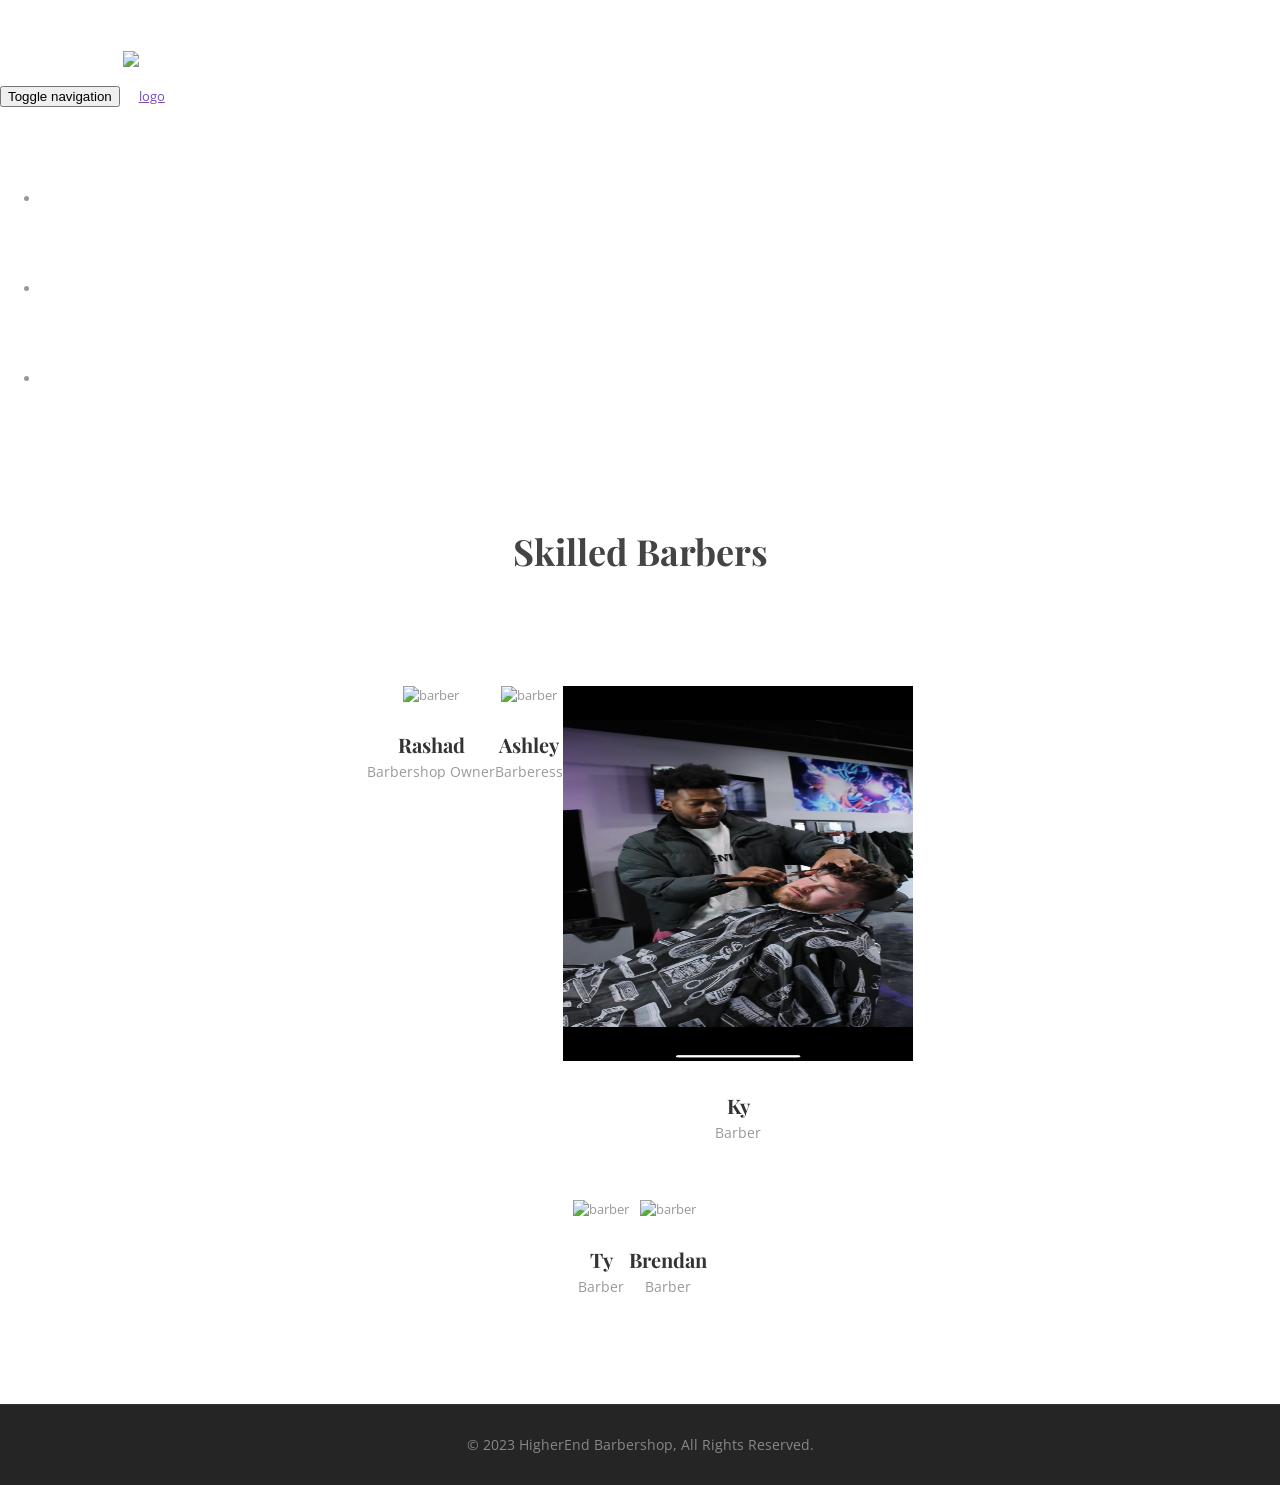
==== page-our-staff.html @ abc7694b "Updated front page and staff page Updated some stuff" ====
<!DOCTYPE html>
<html dir="ltr" lang="en-US">

<head>
    <!-- Document Meta
    ============================================= -->
    <meta charset="utf-8">
    <meta http-equiv="X-UA-Compatible" content="IE=edge">
    <!--IE Compatibility Meta-->
    <meta name="author" content="HigherEnd Barbershop" />
    <meta name="viewport" content="width=device-width, initial-scale=1, maximum-scale=1">
    <meta name="description"
        content="Meet the extraordinary team of master barbers at HigherEnd Barbershop through our engaging staff page. Get acquainted with the skilled artisans who bring their passion and expertise to every haircut, ensuring exceptional results. Discover their unique backgrounds, years of experience, and dedication to delivering personalized grooming services tailored to your individual style. Our diverse team embodies the essence of HigherEnd Barbershop, where talent meets professionalism. Experience the artistry and precision of our barbers, and trust them to elevate your grooming experience to new heights. Unleash your confidence in the hands of our exceptional staff at HigherEnd Barbershop.">
    <link href="https://demo.zytheme.com/hairy/assets/images/favicon/favicon.png" rel="icon">

    <!-- Fonts
    ============================================= -->
    <link
        href='https://fonts.googleapis.com/css?family=Playfair+Display:400,400i,700,700i,900%7COpen+Sans:300,300i,400,400i,600,600i,700,700i,800,800i'
        rel='stylesheet' type='text/css'>

    <!-- Stylesheets
    ============================================= -->
    <link href="./assets/css/external.css" rel="stylesheet">
    <link href="./assets/css/bootstrap.min.css" rel="stylesheet">
    <link href="./assets/css/style.css" rel="stylesheet">

    <!-- HTML5 shim, for IE6-8 support of HTML5 elements. All other JS at the end of file. -->
    <!--[if lt IE 9]>
      <script src="assets/js/html5shiv.js"></script>
      <script src="assets/js/respond.min.js"></script>
    <![endif]-->

    <!-- Document Title
    ============================================= -->
    <title>HigherEnd | Our Staff</title>
</head>

<body>
    <!-- <div class="preloader">
        <div class="spinner">
            <div class="bounce1"></div>
            <div class="bounce2"></div>
            <div class="bounce3"></div>
        </div>
    </div> -->
    <!-- Document Wrapper
	============================================= -->
    <div id="wrapper" class="wrapper clearfix">
        <header id="navbar-spy" class="header header-topbar header-transparent header-fixed">
            <div id="top-bar" class="top-bar">
                <div class="container">
                    <div class="bottom-bar-border">
                        <div class="row">
                            <div class="col-xs-12 col-sm-6 col-md-6 top--contact hidden-xs">
                                <ul class="list-inline mb-0 ">
                                    <li>
                                        <i class="lnr lnr-clock"></i><span>Tue - Fri 10:30 - 8:00</span>
                                    </li>
                                </ul>
                            </div><!-- .col-md-6 end -->
                            <div class="col-xs-12 col-sm-6 col-md-6 top--info text-right text-center-xs">
                                <a href="https://www.google.com/maps/search/?api=1&query=33081+23+mile+Rd+New+Baltimore+Michigan" target="_blank">
                                    <span class="address">33081 23 mile Rd New Baltimore, MI 48047</span>
                                </a>
                                <span>|</span>
                                <a href="tel:+15869802047" target="_blank">
                                    <span class="phone">(586) 980-2047</span>
                                </a>
                            </div><!-- .col-md-6 end -->
                        </div>
                    </div>
                </div>
            </div>
            <nav id="primary-menu" class="navbar navbar-fixed-top">
                <div class="container">
                    <div class="">
                        <!-- Brand and toggle get grouped for better mobile display -->
                        <div class="navbar-header">
                            <button type="button" class="navbar-toggle collapsed" data-toggle="collapse"
                                data-target="#navbar-collapse-1" aria-expanded="false">
                                <span class="sr-only">Toggle navigation</span>
                                <span class="icon-bar"></span>
                                <span class="icon-bar"></span>
                                <span class="icon-bar"></span>
                            </button>
                            <a class="logo" href="#">
                                <img class="logo-light"
                                    src="./assets/images/logo/logo1.png" width="125px" height="80px"
                                    alt="logo">
                                <img class="logo-dark"
                                    src="./assets/images/logo/logo1.png" width="125px" height="80px"
                                    alt="logo">
                            </a>
                        </div>

                        <!-- Collect the nav links, forms, and other content for toggling -->
                        <div class="collapse navbar-collapse pull-right" id="navbar-collapse-1">
                            <ul class="nav navbar-nav nav-pos-right nav-bordered-right snavbar-left">
                                <!-- Home Menu -->
                                <li class="has-dropdown active">
                                    <a href="index.html" class="dropdown-toggle menu-item">home</a>
                                </li>
                                <!-- li end -->
                                <!-- Pages Menu -->
                                <li class="has-dropdown">
                                    <a href="page-about-us.html" class="dropdown-toggle link-hover"
                                        data-hover="pages">About Us</a>
                                    <ul class="dropdown-menu">
                                        <li><a href="page-about-us.html">about us</a></li>
                                        <li><a href="page-our-staff.html">our staff</a></li>
                                    </ul>
                                </li>
                                <!-- li end -->
                                <!-- Gallery Menu-->
                                <li class="has-dropdown">
                                    <a href="gallery.html" class="dropdown-toggle menu-item">Gallery</a>
                                </li>
                                <!-- li end -->
                            </ul>
                          
                            <!-- Module Cart -->
                            <div class="module module-cart pull-left">
                                <div class="module-icon">
                                <a class="btn btn--white btn--bordered btn--rounded"
                                    href="https://higherend.square.site/" target="_blank">
                                    Book Online
                                </a>
                                </div>
                            </div>
                            <!-- .module-cart end -->
                        </div>
                        <!-- /.navbar-collapse -->
                    </div>
                </div>
                <!-- /.container-fluid -->
            </nav>

        </header>

        <!-- Page Title #1
============================================= -->
        <section id="page-title" class="page-title bg-overlay bg-overlay-dark bg-parallax">
            <div class="bg-section">
                <img src="./assets/images/page-titles/7.jpg" alt="Background" />
            </div>
            <div class="container">
                <div class="row">
                    <div class="col-xs-12 col-sm-12 col-md-12">
                        <div class="title title-1 text-center">
                            <div class="title--heading">
                                <h1>Our Staff</h1>
                            </div>
                            <div class="clearfix"></div>
                           
                        </div>
                        <!-- .title end -->
                    </div>
                    <!-- .col-md-12 end -->
                </div>
                <!-- .row end -->
            </div>
            <!-- .container end -->
        </section>
        <!-- #page-title end -->

<!-- Team #1 ============================================= -->
        <section id="team1" class="team team-1">
            <div class="container">
                <div class="row">
                    <div class="col-xs-12 col-sm-12 col-md-6
                            col-md-offset-3">
                        <div class="text--center heading heading-2 mb-70">
                            <h2 class="heading--title">Skilled Barbers</h2>
                            <div class="divider--line divider--center"></div>
                        </div>
                    </div>
                    <!-- .col-md-6 end -->
                </div>
                <!-- .row end -->
                <div class="row1">
                    <!-- Member #1 -->
                    <div class="col-xs-12 col-sm-4 col-md-4">
                        <div class="member">
                            <div class="member-img">
                                <img src="./assets/images/team/rashad.jpeg" alt="barber" />
                            </div>
                            <!-- .member-img end -->
                            <div class="member-info">
                                <h5>Rashad</h5>
                                <h6>Barbershop Owner</h6>
                            </div>
                            <!-- .member-info end -->
                        </div>
                        <!-- .member end -->
                    </div>
                    <!-- .col-md-4 end -->

                    <!-- Member #2 -->
                    <div class="col-xs-12 col-sm-4 col-md-4">
                        <div class="member">
                            <div class="member-img">
                                <img src="./assets/images/team/ashley.jpg" alt="barber" />
                            </div>
                            <!--  .member-img end -->
                           <div class="member-info">
                                <h5>Ashley</h5>
                                <h6>Barberess</h6>
                            </div>
                            <!-- .member-info end -->
                        </div>
                        <!-- .member end --> 
                    </div>
                    <!-- .col-md-4 end -->

                    <!-- Member #3 -->
                    <div class="col-xs-12 col-sm-4 col-md-4">
                        <div class="member">
                            <div class="member-img">
                                <img src="./assets/images/team/ky.PNG" alt="barber" />
                            </div>
                            <!--  .member-img end -->
                           <div class="member-info">
                                <h5>Ky</h5>
                                <h6>Barber</h6>
                            </div>
                            <!-- .member-info end -->
                        </div>
                        <!-- .member end --> 
                    </div>
                    <!-- .col-md-4 end -->
                </div>
                <!-- ROW 2 -->
                <div class="row2">
                    <!-- Member #4 -->
                    <div class="col-xs-12 col-sm-4 col-md-4">
                        <div class="member">
                            <div class="member-img">
                                <img src="./assets/images/team/ty.JPG" alt="barber" />
                            </div>
                            <!-- .member-img end -->
                            <div class="member-info">
                                <h5>Ty</h5>
                                <h6>Barber</h6>
                            </div>
                            <!-- .member-info end -->
                        </div>
                        <!-- .member end -->
                    </div>
                    <!-- .col-md-4 end -->
        
                    <!-- Member #5 -->
                    <div class="col-xs-12 col-sm-4 col-md-4">
                        <div class="member">
                            <div class="member-img">
                                <img src="./assets/images/team/brandon.JPG" alt="barber" />
                            </div>
                            <!-- .member-img end -->
                            <div class="member-info">
                                <h5>Brendan</h5>
                                <h6>Barber</h6>
                            </div>
                            <!-- .member-info end -->
                        </div>
                        <!-- .member end -->
                    </div>
                    <!-- .col-md-4 end -->
                </div>
                <!-- .row end -->
                </div>
            </div>
        </section>
        <!-- #team4 end  -->
        <!-- Footer #5
============================================= -->
        <footer id="footer" class="footer">
            <!-- Copyrights
	============================================= -->
        <div class="footer--copyright">
            <div class="container">
                <div class="row">
                    <div class="text--center">
                        <span>&copy; 2023 HigherEnd Barbershop, All rights reserved.</span>
                    </div>
                </div>
            </div>
            <!-- .container end -->
        </div>
        </footer>
    </div>
    <!-- #wrapper end -->

    <!-- Footer Scripts
============================================= -->
    <script src="./assets/js/jquery-2.2.4.min.js"></script>
    <script src="./assets/js/plugins.js"></script>
    <script src="./assets/js/functions.js"></script>
</body>

</html>
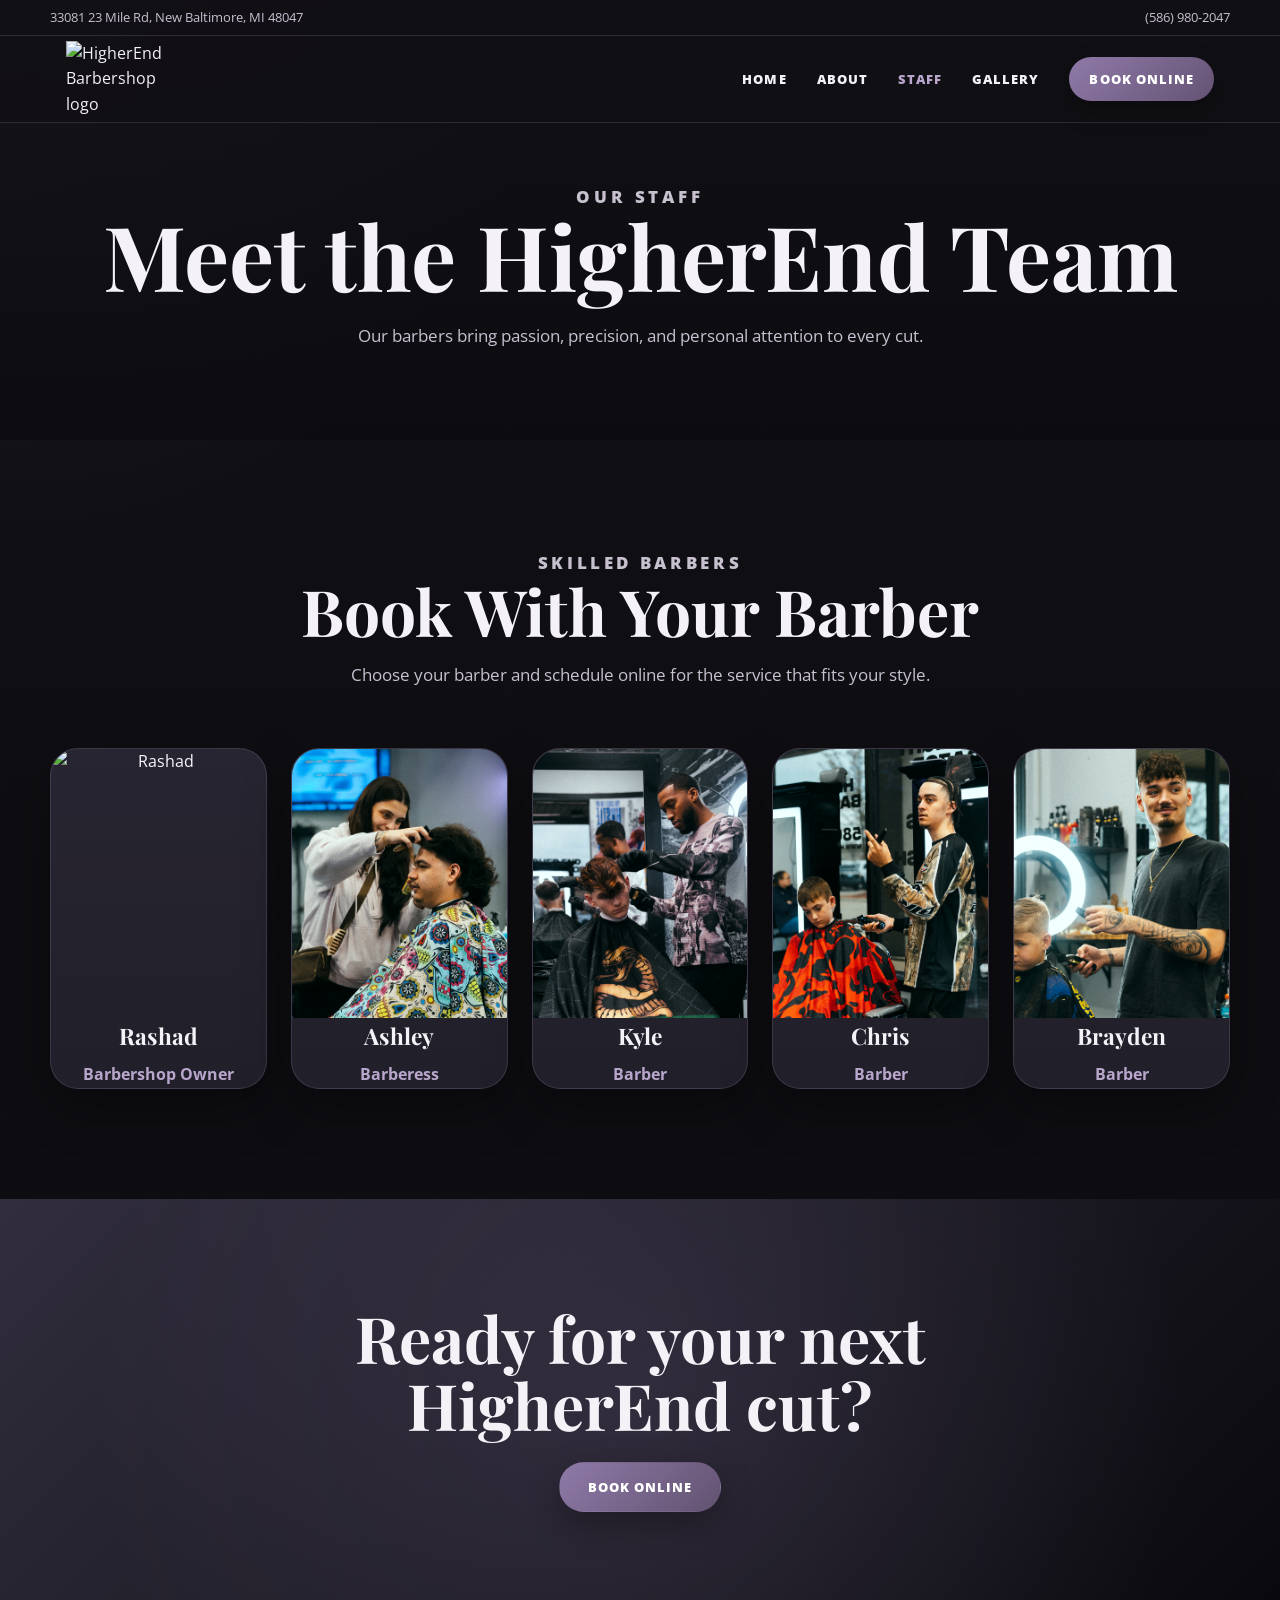
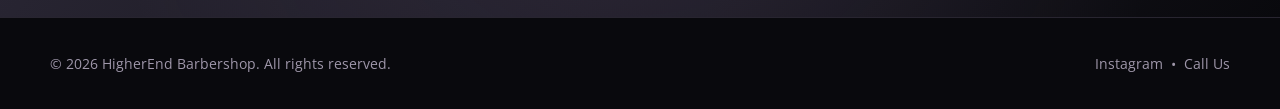
==== commit 19eb8c74: "Revamp This is a major revamp of the website. Pushing big style changes." ====
--- a/page-our-staff.html
+++ b/page-our-staff.html
@@ -1,300 +1,52 @@
 <!DOCTYPE html>
-<html dir="ltr" lang="en-US">
-
+<html lang="en-US">
 <head>
-    <!-- Document Meta
-    ============================================= -->
-    <meta charset="utf-8">
-    <meta http-equiv="X-UA-Compatible" content="IE=edge">
-    <!--IE Compatibility Meta-->
-    <meta name="author" content="HigherEnd Barbershop" />
-    <meta name="viewport" content="width=device-width, initial-scale=1, maximum-scale=1">
-    <meta name="description"
-        content="Meet the extraordinary team of master barbers at HigherEnd Barbershop through our engaging staff page. Get acquainted with the skilled artisans who bring their passion and expertise to every haircut, ensuring exceptional results. Discover their unique backgrounds, years of experience, and dedication to delivering personalized grooming services tailored to your individual style. Our diverse team embodies the essence of HigherEnd Barbershop, where talent meets professionalism. Experience the artistry and precision of our barbers, and trust them to elevate your grooming experience to new heights. Unleash your confidence in the hands of our exceptional staff at HigherEnd Barbershop.">
-    <link href="https://demo.zytheme.com/hairy/assets/images/favicon/favicon.png" rel="icon">
-
-    <!-- Fonts
-    ============================================= -->
-    <link
-        href='https://fonts.googleapis.com/css?family=Playfair+Display:400,400i,700,700i,900%7COpen+Sans:300,300i,400,400i,600,600i,700,700i,800,800i'
-        rel='stylesheet' type='text/css'>
-
-    <!-- Stylesheets
-    ============================================= -->
-    <link href="./assets/css/external.css" rel="stylesheet">
-    <link href="./assets/css/bootstrap.min.css" rel="stylesheet">
-    <link href="./assets/css/style.css" rel="stylesheet">
-
-    <!-- HTML5 shim, for IE6-8 support of HTML5 elements. All other JS at the end of file. -->
-    <!--[if lt IE 9]>
-      <script src="assets/js/html5shiv.js"></script>
-      <script src="assets/js/respond.min.js"></script>
-    <![endif]-->
-
-    <!-- Document Title
-    ============================================= -->
-    <title>HigherEnd | Our Staff</title>
+  <meta charset="utf-8">
+  <meta name="viewport" content="width=device-width, initial-scale=1">
+  <meta name="description" content="Meet the skilled barber team at HigherEnd Barbershop in New Baltimore, Michigan.">
+  <meta name="keywords" content="HigherEnd, HigherEnd Barbershop, Barbershop, New Baltimore barber, haircuts, fades, beard trim">
+  <title>HigherEnd | Our Staff</title>
+  <link rel="preconnect" href="https://fonts.googleapis.com">
+  <link rel="preconnect" href="https://fonts.gstatic.com" crossorigin>
+  <link href="https://fonts.googleapis.com/css2?family=Open+Sans:wght@400;600;700;800&family=Playfair+Display:wght@600;700;900&display=swap" rel="stylesheet">
+  <link rel="icon" href="https://demo.zytheme.com/hairy/assets/images/favicon/favicon.png">
+  <link rel="stylesheet" href="./assets/css/modern.css">
 </head>
-
-<body>
-    <!-- <div class="preloader">
-        <div class="spinner">
-            <div class="bounce1"></div>
-            <div class="bounce2"></div>
-            <div class="bounce3"></div>
-        </div>
-    </div> -->
-    <!-- Document Wrapper
-	============================================= -->
-    <div id="wrapper" class="wrapper clearfix">
-        <header id="navbar-spy" class="header header-topbar header-transparent header-fixed">
-            <div id="top-bar" class="top-bar">
-                <div class="container">
-                    <div class="bottom-bar-border">
-                        <div class="row">
-                            <div class="col-xs-12 col-sm-6 col-md-6 top--contact hidden-xs">
-                                <ul class="list-inline mb-0 ">
-                                    <li>
-                                        <i class="lnr lnr-clock"></i><span>Tue - Fri 10:30 - 8:00</span>
-                                    </li>
-                                </ul>
-                            </div><!-- .col-md-6 end -->
-                            <div class="col-xs-12 col-sm-6 col-md-6 top--info text-right text-center-xs">
-                                <a href="https://www.google.com/maps/search/?api=1&query=33081+23+mile+Rd+New+Baltimore+Michigan" target="_blank">
-                                    <span class="address">33081 23 mile Rd New Baltimore, MI 48047</span>
-                                </a>
-                                <span>|</span>
-                                <a href="tel:+15869802047" target="_blank">
-                                    <span class="phone">(586) 980-2047</span>
-                                </a>
-                            </div><!-- .col-md-6 end -->
-                        </div>
-                    </div>
-                </div>
-            </div>
-            <nav id="primary-menu" class="navbar navbar-fixed-top">
-                <div class="container">
-                    <div class="">
-                        <!-- Brand and toggle get grouped for better mobile display -->
-                        <div class="navbar-header">
-                            <button type="button" class="navbar-toggle collapsed" data-toggle="collapse"
-                                data-target="#navbar-collapse-1" aria-expanded="false">
-                                <span class="sr-only">Toggle navigation</span>
-                                <span class="icon-bar"></span>
-                                <span class="icon-bar"></span>
-                                <span class="icon-bar"></span>
-                            </button>
-                            <a class="logo" href="#">
-                                <img class="logo-light"
-                                    src="./assets/images/logo/logo1.png" width="125px" height="80px"
-                                    alt="logo">
-                                <img class="logo-dark"
-                                    src="./assets/images/logo/logo1.png" width="125px" height="80px"
-                                    alt="logo">
-                            </a>
-                        </div>
-
-                        <!-- Collect the nav links, forms, and other content for toggling -->
-                        <div class="collapse navbar-collapse pull-right" id="navbar-collapse-1">
-                            <ul class="nav navbar-nav nav-pos-right nav-bordered-right snavbar-left">
-                                <!-- Home Menu -->
-                                <li class="has-dropdown active">
-                                    <a href="index.html" class="dropdown-toggle menu-item">home</a>
-                                </li>
-                                <!-- li end -->
-                                <!-- Pages Menu -->
-                                <li class="has-dropdown">
-                                    <a href="page-about-us.html" class="dropdown-toggle link-hover"
-                                        data-hover="pages">About Us</a>
-                                    <ul class="dropdown-menu">
-                                        <li><a href="page-about-us.html">about us</a></li>
-                                        <li><a href="page-our-staff.html">our staff</a></li>
-                                    </ul>
-                                </li>
-                                <!-- li end -->
-                                <!-- Gallery Menu-->
-                                <li class="has-dropdown">
-                                    <a href="gallery.html" class="dropdown-toggle menu-item">Gallery</a>
-                                </li>
-                                <!-- li end -->
-                            </ul>
-                          
-                            <!-- Module Cart -->
-                            <div class="module module-cart pull-left">
-                                <div class="module-icon">
-                                <a class="btn btn--white btn--bordered btn--rounded"
-                                    href="https://higherend.square.site/" target="_blank">
-                                    Book Online
-                                </a>
-                                </div>
-                            </div>
-                            <!-- .module-cart end -->
-                        </div>
-                        <!-- /.navbar-collapse -->
-                    </div>
-                </div>
-                <!-- /.container-fluid -->
-            </nav>
-
-        </header>
-
-        <!-- Page Title #1
-============================================= -->
-        <section id="page-title" class="page-title bg-overlay bg-overlay-dark bg-parallax">
-            <div class="bg-section">
-                <img src="./assets/images/page-titles/7.jpg" alt="Background" />
-            </div>
-            <div class="container">
-                <div class="row">
-                    <div class="col-xs-12 col-sm-12 col-md-12">
-                        <div class="title title-1 text-center">
-                            <div class="title--heading">
-                                <h1>Our Staff</h1>
-                            </div>
-                            <div class="clearfix"></div>
-                           
-                        </div>
-                        <!-- .title end -->
-                    </div>
-                    <!-- .col-md-12 end -->
-                </div>
-                <!-- .row end -->
-            </div>
-            <!-- .container end -->
-        </section>
-        <!-- #page-title end -->
-
-<!-- Team #1 ============================================= -->
-        <section id="team1" class="team team-1">
-            <div class="container">
-                <div class="row">
-                    <div class="col-xs-12 col-sm-12 col-md-6
-                            col-md-offset-3">
-                        <div class="text--center heading heading-2 mb-70">
-                            <h2 class="heading--title">Skilled Barbers</h2>
-                            <div class="divider--line divider--center"></div>
-                        </div>
-                    </div>
-                    <!-- .col-md-6 end -->
-                </div>
-                <!-- .row end -->
-                <div class="row1">
-                    <!-- Member #1 -->
-                    <div class="col-xs-12 col-sm-4 col-md-4">
-                        <div class="member">
-                            <div class="member-img">
-                                <img src="./assets/images/team/rashad.jpeg" alt="barber" />
-                            </div>
-                            <!-- .member-img end -->
-                            <div class="member-info">
-                                <h5>Rashad</h5>
-                                <h6>Barbershop Owner</h6>
-                            </div>
-                            <!-- .member-info end -->
-                        </div>
-                        <!-- .member end -->
-                    </div>
-                    <!-- .col-md-4 end -->
-
-                    <!-- Member #2 -->
-                    <div class="col-xs-12 col-sm-4 col-md-4">
-                        <div class="member">
-                            <div class="member-img">
-                                <img src="./assets/images/team/ashley.jpg" alt="barber" />
-                            </div>
-                            <!--  .member-img end -->
-                           <div class="member-info">
-                                <h5>Ashley</h5>
-                                <h6>Barberess</h6>
-                            </div>
-                            <!-- .member-info end -->
-                        </div>
-                        <!-- .member end --> 
-                    </div>
-                    <!-- .col-md-4 end -->
-
-                    <!-- Member #3 -->
-                    <div class="col-xs-12 col-sm-4 col-md-4">
-                        <div class="member">
-                            <div class="member-img">
-                                <img src="./assets/images/team/ky.PNG" alt="barber" />
-                            </div>
-                            <!--  .member-img end -->
-                           <div class="member-info">
-                                <h5>Ky</h5>
-                                <h6>Barber</h6>
-                            </div>
-                            <!-- .member-info end -->
-                        </div>
-                        <!-- .member end --> 
-                    </div>
-                    <!-- .col-md-4 end -->
-                </div>
-                <!-- ROW 2 -->
-                <div class="row2">
-                    <!-- Member #4 -->
-                    <div class="col-xs-12 col-sm-4 col-md-4">
-                        <div class="member">
-                            <div class="member-img">
-                                <img src="./assets/images/team/ty.JPG" alt="barber" />
-                            </div>
-                            <!-- .member-img end -->
-                            <div class="member-info">
-                                <h5>Ty</h5>
-                                <h6>Barber</h6>
-                            </div>
-                            <!-- .member-info end -->
-                        </div>
-                        <!-- .member end -->
-                    </div>
-                    <!-- .col-md-4 end -->
-        
-                    <!-- Member #5 -->
-                    <div class="col-xs-12 col-sm-4 col-md-4">
-                        <div class="member">
-                            <div class="member-img">
-                                <img src="./assets/images/team/brandon.JPG" alt="barber" />
-                            </div>
-                            <!-- .member-img end -->
-                            <div class="member-info">
-                                <h5>Brendan</h5>
-                                <h6>Barber</h6>
-                            </div>
-                            <!-- .member-info end -->
-                        </div>
-                        <!-- .member end -->
-                    </div>
-                    <!-- .col-md-4 end -->
-                </div>
-                <!-- .row end -->
-                </div>
-            </div>
-        </section>
-        <!-- #team4 end  -->
-        <!-- Footer #5
-============================================= -->
-        <footer id="footer" class="footer">
-            <!-- Copyrights
-	============================================= -->
-        <div class="footer--copyright">
-            <div class="container">
-                <div class="row">
-                    <div class="text--center">
-                        <span>&copy; 2023 HigherEnd Barbershop, All rights reserved.</span>
-                    </div>
-                </div>
-            </div>
-            <!-- .container end -->
-        </div>
-        </footer>
+<body><header class="site-header">
+  <div class="top-strip">
+    <div class="container">
+      <a href="https://www.google.com/maps/search/?api=1&query=33081+23+mile+Rd+New+Baltimore+Michigan" target="_blank" rel="noopener">33081 23 Mile Rd, New Baltimore, MI 48047</a>
+      <a href="tel:+15869802047">(586) 980-2047</a>
     </div>
-    <!-- #wrapper end -->
-
-    <!-- Footer Scripts
-============================================= -->
-    <script src="./assets/js/jquery-2.2.4.min.js"></script>
-    <script src="./assets/js/plugins.js"></script>
-    <script src="./assets/js/functions.js"></script>
-</body>
-
-</html>+  </div>
+  <div class="container">
+    <nav class="navbar" aria-label="Main navigation">
+      <a class="brand" href="index.html"><img src="./assets/images/logo/logo1.png" alt="HigherEnd Barbershop logo"></a>
+      <button class="nav-toggle" type="button" aria-label="Toggle navigation"><span></span><span></span><span></span></button>
+      <ul class="nav-menu">
+        <li><a class="" href="index.html">Home</a></li>
+        <li><a class="" href="page-about-us.html">About</a></li>
+        <li><a class="active" href="page-our-staff.html">Staff</a></li>
+        <li><a class="" href="gallery.html">Gallery</a></li>
+        <li><a class="book" href="https://higherend.square.site/" target="_blank" rel="noopener">Book Online</a></li>
+      </ul>
+    </nav>
+  </div>
+</header>
+<main>
+  <section class="page-hero" style="--image:url('./assets/images/page-titles/7.jpg')"><div class="container"><p class="eyebrow">Our Staff</p><h1>Meet the HigherEnd Team</h1><p>Our barbers bring passion, precision, and personal attention to every cut.</p></div></section>
+  <section class="section"><div class="container"><div class="section-head"><p class="eyebrow">Skilled Barbers</p><h2>Book With Your Barber</h2><p>Choose your barber and schedule online for the service that fits your style.</p></div><div class="staff-grid">
+  <article class="staff-card"><img src="./assets/images/team/rashad.jpeg" alt="Rashad"><h3>Rashad</h3><p>Barbershop Owner</p></article>
+  <article class="staff-card"><img src="./assets/images/team/ashley.jpg" alt="Ashley"><h3>Ashley</h3><p>Barberess</p></article>
+  <article class="staff-card"><img src="./assets/images/team/kyle.png" alt="Ky"><h3>Kyle</h3><p>Barber</p></article>
+  <article class="staff-card"><img src="./assets/images/team/chris.png" alt="Ty"><h3>Chris</h3><p>Barber</p></article>
+  <article class="staff-card"><img src="./assets/images/team/brayden.png" alt="Brendan"><h3>Brayden</h3><p>Barber</p></article>
+</div></div></section>
+<section class="cta"><div class="container cta-inner"><h2>Ready for your next HigherEnd cut?</h2><a class="btn btn-primary" href="https://higherend.square.site/" target="_blank" rel="noopener">Book Online</a></div></section></main>
+<footer class="footer">
+  <div class="container footer-inner">
+    <span>&copy; <span id="year"></span> HigherEnd Barbershop. All rights reserved.</span>
+    <div><a href="https://www.instagram.com/higherend.barbershop/" target="_blank" rel="noopener">Instagram</a> &nbsp;•&nbsp; <a href="tel:+15869802047">Call Us</a></div>
+  </div>
+</footer>
+<script src="./assets/js/main.js"></script></body></html>
--- a/assets/css/modern.css
+++ b/assets/css/modern.css
@@ -0,0 +1,1140 @@
+/* =========================================================
+   HigherEnd Barbershop - Modern Gray Purple Theme
+   File: assets/css/modern.css
+   ========================================================= */
+
+/* -----------------------------
+   Root / Design Tokens
+----------------------------- */
+:root {
+  --color-bg: #111015;
+  --color-bg-soft: #19171f;
+  --color-bg-deep: #09090d;
+
+  --color-card: #211f29;
+  --color-card-2: #282532;
+  --color-card-3: #312d3d;
+
+  --color-text: #f4f1f7;
+  --color-muted: #c7c0cf;
+  --color-muted-2: #9f97aa;
+
+  --color-accent: #8f7aa8;
+  --color-accent-light: #b8a6cc;
+  --color-accent-dark: #6e5b86;
+  --color-accent-deep: #4b3e5d;
+
+  --color-white: #ffffff;
+  --color-black: #000000;
+
+  --color-border: rgba(184, 166, 204, 0.18);
+  --color-border-strong: rgba(184, 166, 204, 0.34);
+
+  --font-heading: "Playfair Display", serif;
+  --font-body: "Open Sans", sans-serif;
+
+  --container: 1180px;
+
+  --radius-sm: 10px;
+  --radius-md: 18px;
+  --radius-lg: 28px;
+  --radius-xl: 36px;
+
+  --shadow-sm: 0 10px 30px rgba(0, 0, 0, 0.24);
+  --shadow-md: 0 18px 50px rgba(0, 0, 0, 0.32);
+  --shadow-lg: 0 24px 70px rgba(0, 0, 0, 0.42);
+
+  --header-height: 86px;
+}
+
+/* -----------------------------
+   Reset / Base
+----------------------------- */
+*,
+*::before,
+*::after {
+  box-sizing: border-box;
+}
+
+html {
+  scroll-behavior: smooth;
+  font-size: 16px;
+}
+
+body {
+  margin: 0;
+  overflow-x: hidden;
+  font-family: var(--font-body);
+  color: var(--color-text);
+  background:
+    radial-gradient(circle at top left, rgba(143, 122, 168, 0.14), transparent 34rem),
+    radial-gradient(circle at bottom right, rgba(75, 62, 93, 0.18), transparent 32rem),
+    linear-gradient(180deg, #111015 0%, #0c0c10 100%);
+  line-height: 1.6;
+}
+
+img {
+  max-width: 100%;
+  display: block;
+}
+
+a {
+  color: inherit;
+  text-decoration: none;
+  transition:
+    color 0.25s ease,
+    background 0.25s ease,
+    border-color 0.25s ease,
+    transform 0.25s ease,
+    opacity 0.25s ease;
+}
+
+button {
+  font: inherit;
+}
+
+::selection {
+  background: var(--color-accent);
+  color: var(--color-white);
+}
+
+/* -----------------------------
+   Utilities
+----------------------------- */
+.container {
+  width: min(100% - 32px, var(--container));
+  margin-inline: auto;
+}
+
+.section {
+  padding: 110px 0;
+}
+
+.section.alt,
+.section-dark {
+  background:
+    radial-gradient(circle at top right, rgba(143, 122, 168, 0.12), transparent 30rem),
+    var(--color-bg-soft);
+}
+
+.section-heading,
+.section-head {
+  max-width: 760px;
+  margin: 0 auto 60px;
+  text-align: center;
+}
+
+.eyebrow {
+  display: inline-block;
+  margin: 0 0 16px;
+  color: var(--color-accent-light);
+  font-size: 0.78rem;
+  font-weight: 800;
+  letter-spacing: 0.22em;
+  text-transform: uppercase;
+}
+
+.section-heading h1,
+.section-heading h2,
+.section-head h1,
+.section-head h2,
+.page-hero h1,
+.hero h1 {
+  font-family: var(--font-heading);
+  color: var(--color-text);
+}
+
+.section-heading h2,
+.section-head h2 {
+  margin: 0 0 18px;
+  font-size: clamp(2.25rem, 5vw, 4rem);
+  line-height: 1.05;
+}
+
+.section-heading p,
+.section-head p {
+  margin: 0;
+  color: var(--color-muted);
+  font-size: 1.04rem;
+}
+
+.text-center {
+  text-align: center;
+}
+
+.mt-0 {
+  margin-top: 0;
+}
+
+.mb-0 {
+  margin-bottom: 0;
+}
+
+/* -----------------------------
+   Header / Top Bar / Nav
+----------------------------- */
+.site-header {
+  position: fixed;
+  inset: 0 0 auto 0;
+  z-index: 999;
+  background: rgba(17, 16, 21, 0.84);
+  border-bottom: 1px solid var(--color-border);
+  backdrop-filter: blur(18px);
+  -webkit-backdrop-filter: blur(18px);
+}
+
+.top-strip {
+  height: 36px;
+  display: flex;
+  align-items: center;
+  justify-content: center;
+  gap: 18px;
+  padding: 0 20px;
+  border-bottom: 1px solid var(--color-border);
+  color: var(--color-muted);
+  font-size: 0.8rem;
+}
+
+.top-strip .container {
+  display: flex;
+  align-items: center;
+  justify-content: space-between;
+  gap: 18px;
+}
+
+.top-strip a:hover {
+  color: var(--color-accent-light);
+}
+
+.navbar {
+  width: min(100% - 32px, var(--container));
+  height: var(--header-height);
+  margin-inline: auto;
+  display: flex;
+  align-items: center;
+  justify-content: space-between;
+}
+
+.brand {
+  display: inline-flex;
+  align-items: center;
+  gap: 12px;
+}
+
+.brand img {
+  width: 118px;
+  height: auto;
+  object-fit: contain;
+}
+
+.nav-menu {
+  display: flex;
+  align-items: center;
+  gap: 30px;
+  list-style: none;
+  margin: 0;
+  padding: 0;
+}
+
+.nav-menu a {
+  color: var(--color-text);
+  font-size: 0.82rem;
+  font-weight: 800;
+  letter-spacing: 0.08em;
+  text-transform: uppercase;
+}
+
+.nav-menu a:hover,
+.nav-menu a.active {
+  color: var(--color-accent-light);
+}
+
+.nav-cta,
+.nav-menu a.book {
+  display: inline-flex;
+  align-items: center;
+  justify-content: center;
+  min-height: 44px;
+  padding: 0 20px;
+  border-radius: 999px;
+  background: linear-gradient(135deg, #8f7aa8, #655374);
+  color: var(--color-white) !important;
+  box-shadow: 0 10px 25px rgba(0, 0, 0, 0.26);
+}
+
+.nav-cta:hover,
+.nav-menu a.book:hover {
+  transform: translateY(-2px);
+  background: linear-gradient(135deg, #b8a6cc, #7a668d);
+  color: var(--color-white) !important;
+}
+
+.nav-toggle {
+  display: none;
+  width: 46px;
+  height: 46px;
+  border: 1px solid var(--color-border);
+  border-radius: 999px;
+  background: rgba(184, 166, 204, 0.08);
+  cursor: pointer;
+  align-items: center;
+  justify-content: center;
+  flex-direction: column;
+  gap: 5px;
+}
+
+.nav-toggle span {
+  width: 20px;
+  height: 2px;
+  border-radius: 999px;
+  background: var(--color-text);
+  transition: transform 0.25s ease, opacity 0.25s ease;
+}
+
+.nav-toggle.is-active span:nth-child(1) {
+  transform: translateY(7px) rotate(45deg);
+}
+
+.nav-toggle.is-active span:nth-child(2) {
+  opacity: 0;
+}
+
+.nav-toggle.is-active span:nth-child(3) {
+  transform: translateY(-7px) rotate(-45deg);
+}
+
+/* -----------------------------
+   Buttons
+----------------------------- */
+.btn {
+  display: inline-flex;
+  align-items: center;
+  justify-content: center;
+  min-height: 50px;
+  padding: 0 28px;
+  border-radius: 999px;
+  border: 1px solid transparent;
+  font-size: 0.84rem;
+  font-weight: 900;
+  letter-spacing: 0.08em;
+  text-transform: uppercase;
+  cursor: pointer;
+}
+
+.btn:hover {
+  transform: translateY(-2px);
+}
+
+.btn-primary {
+  background: linear-gradient(135deg, #8f7aa8, #625270);
+  color: var(--color-white);
+  box-shadow: 0 12px 35px rgba(0, 0, 0, 0.32);
+}
+
+.btn-primary:hover {
+  background: linear-gradient(135deg, #b8a6cc, #7d6a91);
+  color: var(--color-white);
+}
+
+.btn-secondary,
+.btn-ghost {
+  border-color: var(--color-border);
+  color: var(--color-text);
+  background: rgba(184, 166, 204, 0.08);
+}
+
+.btn-secondary:hover,
+.btn-ghost:hover {
+  border-color: var(--color-border-strong);
+  color: var(--color-accent-light);
+  background: rgba(184, 166, 204, 0.14);
+}
+
+.btn-full {
+  width: 100%;
+}
+
+/* -----------------------------
+   Hero
+----------------------------- */
+.hero {
+  min-height: 100vh;
+  position: relative;
+  display: grid;
+  place-items: center;
+  padding: 180px 24px 110px;
+  background:
+    linear-gradient(rgba(17, 16, 21, 0.68), rgba(12, 12, 16, 0.9)),
+    url("../images/sliders/slide-bg/1.jpg") center/cover no-repeat;
+  overflow: hidden;
+}
+
+.hero::before {
+  content: "";
+  position: absolute;
+  inset: auto -20% -35% -20%;
+  height: 420px;
+  background: radial-gradient(circle, rgba(143, 122, 168, 0.2), transparent 65%);
+  pointer-events: none;
+}
+
+.hero-content {
+  position: relative;
+  z-index: 2;
+  max-width: 900px;
+  text-align: center;
+}
+
+.hero h1 {
+  margin: 0 0 26px;
+  font-size: clamp(3.1rem, 8vw, 7rem);
+  line-height: 0.95;
+  letter-spacing: -0.05em;
+}
+
+.hero p {
+  max-width: 720px;
+  margin: 0 auto 36px;
+  color: var(--color-muted);
+  font-size: clamp(1rem, 2vw, 1.25rem);
+}
+
+.hero-actions {
+  display: flex;
+  align-items: center;
+  justify-content: center;
+  gap: 14px;
+  flex-wrap: wrap;
+}
+
+.hero-card {
+  max-width: 820px;
+  margin: 42px auto 0;
+  display: grid;
+  grid-template-columns: repeat(3, 1fr);
+  overflow: hidden;
+  border: 1px solid var(--color-border);
+  border-radius: var(--radius-lg);
+  background: rgba(33, 31, 41, 0.82);
+  box-shadow: var(--shadow-lg);
+  backdrop-filter: blur(14px);
+  -webkit-backdrop-filter: blur(14px);
+}
+
+.hero-card div {
+  padding: 22px 18px;
+  text-align: center;
+  border-right: 1px solid var(--color-border);
+}
+
+.hero-card div:last-child {
+  border-right: 0;
+}
+
+.hero-card span {
+  display: block;
+  margin-bottom: 5px;
+  color: var(--color-muted-2);
+  font-size: 0.76rem;
+  font-weight: 800;
+  letter-spacing: 0.12em;
+  text-transform: uppercase;
+}
+
+.hero-card strong {
+  color: var(--color-text);
+  font-size: 0.95rem;
+}
+
+/* -----------------------------
+   Page Hero
+----------------------------- */
+.page-hero {
+  min-height: 440px;
+  display: grid;
+  place-items: center;
+  padding: 160px 24px 90px;
+  background:
+    linear-gradient(rgba(17, 16, 21, 0.7), rgba(12, 12, 16, 0.9)),
+    var(--image, var(--page-bg)) center/cover no-repeat;
+  text-align: center;
+}
+
+.page-hero h1 {
+  margin: 0;
+  font-size: clamp(3rem, 7vw, 6rem);
+  line-height: 1;
+}
+
+.page-hero p {
+  max-width: 680px;
+  margin: 22px auto 0;
+  color: var(--color-muted);
+  font-size: 1.08rem;
+}
+
+/* -----------------------------
+   Intro / About
+----------------------------- */
+.split-grid {
+  display: grid;
+  grid-template-columns: 1.05fr 0.95fr;
+  gap: 56px;
+  align-items: center;
+}
+
+.split-content h2 {
+  margin: 0 0 22px;
+  font-family: var(--font-heading);
+  font-size: clamp(2.2rem, 5vw, 4rem);
+  line-height: 1.08;
+  color: var(--color-text);
+}
+
+.split-content p {
+  color: var(--color-muted);
+  font-size: 1.04rem;
+}
+
+.split-media {
+  position: relative;
+  overflow: hidden;
+  border-radius: var(--radius-xl);
+  border: 1px solid var(--color-border);
+  box-shadow: var(--shadow-lg);
+}
+
+.split-media img,
+.split-media video {
+  width: 100%;
+  height: 480px;
+  object-fit: cover;
+}
+
+.split-media::after {
+  content: "";
+  position: absolute;
+  inset: 0;
+  background: linear-gradient(180deg, transparent, rgba(17, 16, 21, 0.42));
+  pointer-events: none;
+}
+
+/* -----------------------------
+   Services
+----------------------------- */
+.service-grid {
+  display: grid;
+  grid-template-columns: repeat(3, 1fr);
+  gap: 26px;
+}
+
+.service-card {
+  overflow: hidden;
+  border-radius: var(--radius-lg);
+  background: linear-gradient(180deg, var(--color-card-2), var(--color-card));
+  border: 1px solid var(--color-border);
+  box-shadow: var(--shadow-lg);
+}
+
+.service-card img {
+  width: 100%;
+  height: 285px;
+  object-fit: cover;
+}
+
+.service-card-content,
+.service-card > div {
+  padding: 28px;
+}
+
+.service-card h3 {
+  margin: 0 0 10px;
+  color: var(--color-text);
+  font-family: var(--font-heading);
+  font-size: 1.65rem;
+  line-height: 1.1;
+}
+
+.service-card p {
+  margin: 0;
+  color: var(--color-muted);
+}
+
+/* -----------------------------
+   Hours
+----------------------------- */
+.hours,
+.hours-section {
+  padding: 110px 0;
+  background:
+    linear-gradient(rgba(17, 16, 21, 0.8), rgba(12, 12, 16, 0.92)),
+    url("../images/background/2.jpg") center/cover fixed no-repeat;
+}
+
+.hours-grid {
+  display: grid;
+  grid-template-columns: repeat(6, 1fr);
+  gap: 16px;
+}
+
+.hour-card {
+  min-height: 150px;
+  padding: 24px 16px;
+  border: 1px solid var(--color-border);
+  border-radius: var(--radius-md);
+  background: rgba(33, 31, 41, 0.68);
+  text-align: center;
+  backdrop-filter: blur(12px);
+  -webkit-backdrop-filter: blur(12px);
+  transition: transform 0.25s ease, border-color 0.25s ease, background 0.25s ease;
+}
+
+.hour-card:hover {
+  transform: translateY(-5px);
+  border-color: var(--color-border-strong);
+  background: rgba(49, 45, 61, 0.78);
+}
+
+.hour-card span {
+  display: block;
+  margin-bottom: 12px;
+  color: var(--color-accent-light);
+  font-weight: 900;
+  text-transform: uppercase;
+  letter-spacing: 0.12em;
+}
+
+.hour-card strong {
+  display: block;
+  color: var(--color-text);
+  font-size: 0.95rem;
+  line-height: 1.5;
+}
+
+/* -----------------------------
+   Pricing / Services List
+----------------------------- */
+.price-grid {
+  display: grid;
+  grid-template-columns: repeat(2, 1fr);
+  gap: 24px;
+}
+
+.price-card {
+  padding: 30px;
+  border-radius: var(--radius-lg);
+  background: linear-gradient(180deg, var(--color-card-2), var(--color-card));
+  border: 1px solid var(--color-border);
+  box-shadow: var(--shadow-sm);
+}
+
+.price-card h3 {
+  margin: 0 0 12px;
+  color: var(--color-text);
+  font-family: var(--font-heading);
+  font-size: 1.45rem;
+}
+
+.price-card p {
+  margin: 0;
+  color: var(--color-muted);
+}
+
+.price-note {
+  margin-top: -35px;
+  margin-bottom: 48px;
+  color: var(--color-accent-light);
+  text-align: center;
+  font-weight: 800;
+}
+
+/* -----------------------------
+   Stats / Counter
+----------------------------- */
+.stats-grid {
+  display: grid;
+  grid-template-columns: repeat(4, 1fr);
+  gap: 22px;
+}
+
+.stat-card {
+  padding: 34px 24px;
+  text-align: center;
+  border-radius: var(--radius-lg);
+  background: linear-gradient(180deg, var(--color-card-2), var(--color-card));
+  border: 1px solid var(--color-border);
+}
+
+.stat-card img {
+  width: 48px;
+  height: 48px;
+  object-fit: contain;
+  margin: 0 auto 18px;
+  opacity: 0.9;
+}
+
+.stat-number {
+  display: block;
+  margin-bottom: 6px;
+  color: var(--color-text);
+  font-family: var(--font-heading);
+  font-size: 2.4rem;
+  font-weight: 900;
+  line-height: 1;
+}
+
+.stat-label {
+  color: var(--color-muted);
+  font-size: 0.92rem;
+  text-transform: uppercase;
+  letter-spacing: 0.08em;
+}
+
+/* -----------------------------
+   Staff
+----------------------------- */
+.staff-grid {
+  display: grid;
+  grid-template-columns: repeat(5, 1fr);
+  gap: 24px;
+}
+
+.staff-card {
+  overflow: hidden;
+  text-align: center;
+  border-radius: var(--radius-lg);
+  background: linear-gradient(180deg, var(--color-card-2), var(--color-card));
+  border: 1px solid var(--color-border);
+  box-shadow: var(--shadow-md);
+}
+
+.staff-card img {
+  width: 100%;
+  aspect-ratio: 4 / 5;
+  object-fit: cover;
+  filter: saturate(0.95) contrast(1.04);
+}
+
+.staff-card-content {
+  padding: 24px 18px 28px;
+}
+
+.staff-card h3 {
+  margin: 0 0 8px;
+  color: var(--color-text);
+  font-family: var(--font-heading);
+  font-size: 1.42rem;
+}
+
+.staff-card p {
+  margin: 0;
+  color: var(--color-accent-light);
+  font-weight: 700;
+}
+
+/* -----------------------------
+   Gallery
+----------------------------- */
+.gallery-grid {
+  display: grid;
+  grid-template-columns: repeat(3, 1fr);
+  gap: 26px;
+}
+
+.gallery-card {
+  position: relative;
+  overflow: hidden;
+  border-radius: var(--radius-lg);
+  background: linear-gradient(180deg, var(--color-card-2), var(--color-card));
+  border: 1px solid var(--color-border);
+  box-shadow: var(--shadow-md);
+}
+
+.gallery-card img {
+  width: 100%;
+  aspect-ratio: 4 / 5;
+  object-fit: cover;
+  transition: transform 0.45s ease, filter 0.45s ease;
+}
+
+.gallery-card:hover img {
+  transform: scale(1.06);
+  filter: brightness(0.82) saturate(0.95);
+}
+
+.gallery-card::after {
+  content: "HigherEnd";
+  position: absolute;
+  left: 18px;
+  bottom: 18px;
+  padding: 8px 14px;
+  border: 1px solid var(--color-border);
+  border-radius: 999px;
+  background: rgba(17, 16, 21, 0.72);
+  color: var(--color-text);
+  font-size: 0.75rem;
+  font-weight: 900;
+  letter-spacing: 0.1em;
+  text-transform: uppercase;
+  opacity: 0;
+  transform: translateY(10px);
+  transition: opacity 0.25s ease, transform 0.25s ease;
+}
+
+.gallery-card:hover::after {
+  opacity: 1;
+  transform: translateY(0);
+}
+
+/* -----------------------------
+   CTA Section
+----------------------------- */
+.cta,
+.cta-section {
+  position: relative;
+  padding: 105px 0;
+  overflow: hidden;
+  background:
+    radial-gradient(circle at center, rgba(143, 122, 168, 0.18), transparent 34rem),
+    linear-gradient(135deg, var(--color-card-3), var(--color-bg-deep));
+}
+
+.cta-inner,
+.cta-box {
+  max-width: 900px;
+  margin-inline: auto;
+  text-align: center;
+}
+
+.cta-inner h2,
+.cta-box h2 {
+  margin: 0 0 24px;
+  color: var(--color-text);
+  font-family: var(--font-heading);
+  font-size: clamp(2.4rem, 5vw, 4.5rem);
+  line-height: 1.05;
+}
+
+.cta-box p {
+  max-width: 680px;
+  margin: 0 auto 34px;
+  color: var(--color-muted);
+  font-size: 1.08rem;
+}
+
+/* -----------------------------
+   Follow / Social
+----------------------------- */
+.follow-section {
+  padding: 80px 0;
+  background: var(--color-bg-soft);
+  text-align: center;
+}
+
+.follow-section h2 {
+  margin: 0 0 18px;
+  color: var(--color-text);
+  font-family: var(--font-heading);
+  font-size: clamp(2rem, 5vw, 3.5rem);
+}
+
+.follow-section p {
+  margin: 0 0 24px;
+  color: var(--color-muted);
+}
+
+.social-link {
+  display: inline-flex;
+  align-items: center;
+  justify-content: center;
+  min-width: 54px;
+  height: 54px;
+  padding: 0 22px;
+  border-radius: 999px;
+  border: 1px solid var(--color-border);
+  background: rgba(184, 166, 204, 0.08);
+  color: var(--color-text);
+  font-weight: 900;
+  text-transform: uppercase;
+  letter-spacing: 0.08em;
+}
+
+.social-link:hover {
+  transform: translateY(-2px);
+  border-color: var(--color-border-strong);
+  background: rgba(184, 166, 204, 0.14);
+  color: var(--color-accent-light);
+}
+
+/* -----------------------------
+   Footer
+----------------------------- */
+.footer {
+  background: #09090d;
+  border-top: 1px solid var(--color-border);
+}
+
+.footer-inner {
+  width: min(100% - 32px, var(--container));
+  margin-inline: auto;
+  padding: 34px 0;
+  display: flex;
+  align-items: center;
+  justify-content: space-between;
+  gap: 18px;
+  color: var(--color-muted-2);
+  font-size: 0.9rem;
+}
+
+.footer-links {
+  display: flex;
+  align-items: center;
+  gap: 18px;
+}
+
+.footer a:hover {
+  color: var(--color-accent-light);
+}
+
+/* -----------------------------
+   Forms / Contact Pieces
+----------------------------- */
+.contact-card {
+  padding: 34px;
+  border-radius: var(--radius-lg);
+  background: linear-gradient(180deg, var(--color-card-2), var(--color-card));
+  border: 1px solid var(--color-border);
+  box-shadow: var(--shadow-sm);
+}
+
+.contact-card h3 {
+  margin: 0 0 14px;
+  color: var(--color-text);
+  font-family: var(--font-heading);
+  font-size: 1.6rem;
+}
+
+.contact-card p,
+.contact-card a {
+  color: var(--color-muted);
+}
+
+.contact-card a:hover {
+  color: var(--color-accent-light);
+}
+
+/* -----------------------------
+   Legacy Compatibility
+   Keeps some old class names from breaking
+----------------------------- */
+.text--center {
+  text-align: center !important;
+}
+
+.text-white {
+  color: var(--color-white) !important;
+}
+
+.bg-white,
+.bg-gray {
+  background: var(--color-bg) !important;
+}
+
+.btn--white,
+.btn--primary,
+.btn--bordered,
+.btn--rounded {
+  border-radius: 999px;
+}
+
+.btn-booking {
+  display: flex;
+  justify-content: center;
+  margin-top: 22px;
+}
+
+/* -----------------------------
+   Responsive
+----------------------------- */
+@media (max-width: 1180px) {
+  .staff-grid {
+    grid-template-columns: repeat(3, 1fr);
+  }
+
+  .hours-grid {
+    grid-template-columns: repeat(3, 1fr);
+  }
+}
+
+@media (max-width: 960px) {
+  .section {
+    padding: 86px 0;
+  }
+
+  .service-grid,
+  .price-grid,
+  .split-grid {
+    grid-template-columns: 1fr;
+  }
+
+  .split-media img,
+  .split-media video {
+    height: 390px;
+  }
+
+  .stats-grid {
+    grid-template-columns: repeat(2, 1fr);
+  }
+
+  .gallery-grid {
+    grid-template-columns: repeat(2, 1fr);
+  }
+
+  .hero-card {
+    grid-template-columns: 1fr;
+    max-width: 520px;
+  }
+
+  .hero-card div {
+    border-right: 0;
+    border-bottom: 1px solid var(--color-border);
+  }
+
+  .hero-card div:last-child {
+    border-bottom: 0;
+  }
+}
+
+@media (max-width: 780px) {
+  :root {
+    --header-height: 76px;
+  }
+
+  .top-strip {
+    display: none;
+  }
+
+  .navbar {
+    height: var(--header-height);
+  }
+
+  .brand img {
+    width: 98px;
+  }
+
+  .nav-toggle {
+    display: inline-flex;
+  }
+
+  .nav-menu {
+    position: fixed;
+    inset: calc(var(--header-height) + 14px) 16px auto 16px;
+    display: none;
+    flex-direction: column;
+    align-items: stretch;
+    gap: 0;
+    padding: 18px;
+    border: 1px solid var(--color-border);
+    border-radius: var(--radius-lg);
+    background: rgba(17, 16, 21, 0.96);
+    box-shadow: var(--shadow-lg);
+  }
+
+  .nav-menu.is-open {
+    display: flex;
+  }
+
+  .nav-menu li {
+    width: 100%;
+  }
+
+  .nav-menu a {
+    display: flex;
+    width: 100%;
+    padding: 14px 10px;
+  }
+
+  .nav-cta,
+  .nav-menu a.book {
+    justify-content: center;
+    margin-top: 8px;
+  }
+
+  .hero {
+    min-height: 92vh;
+    padding: 130px 18px 80px;
+  }
+
+  .hero h1 {
+    letter-spacing: -0.035em;
+  }
+
+  .hero-actions {
+    flex-direction: column;
+  }
+
+  .hero-actions .btn {
+    width: min(100%, 320px);
+  }
+
+  .page-hero {
+    min-height: 360px;
+    padding-top: 125px;
+  }
+
+  .section-heading,
+  .section-head {
+    margin-bottom: 42px;
+  }
+
+  .hours-grid,
+  .staff-grid,
+  .stats-grid,
+  .gallery-grid {
+    grid-template-columns: 1fr;
+  }
+
+  .hour-card {
+    min-height: auto;
+  }
+
+  .footer-inner {
+    flex-direction: column;
+    text-align: center;
+  }
+
+  .footer-links {
+    justify-content: center;
+    flex-wrap: wrap;
+  }
+}
+
+@media (max-width: 520px) {
+  .container {
+    width: min(100% - 24px, var(--container));
+  }
+
+  .section {
+    padding: 72px 0;
+  }
+
+  .btn {
+    width: 100%;
+    min-height: 48px;
+    padding-inline: 20px;
+  }
+
+  .service-card img {
+    height: 240px;
+  }
+
+  .price-card,
+  .contact-card {
+    padding: 24px;
+  }
+
+  .split-media img,
+  .split-media video {
+    height: 310px;
+  }
+}
